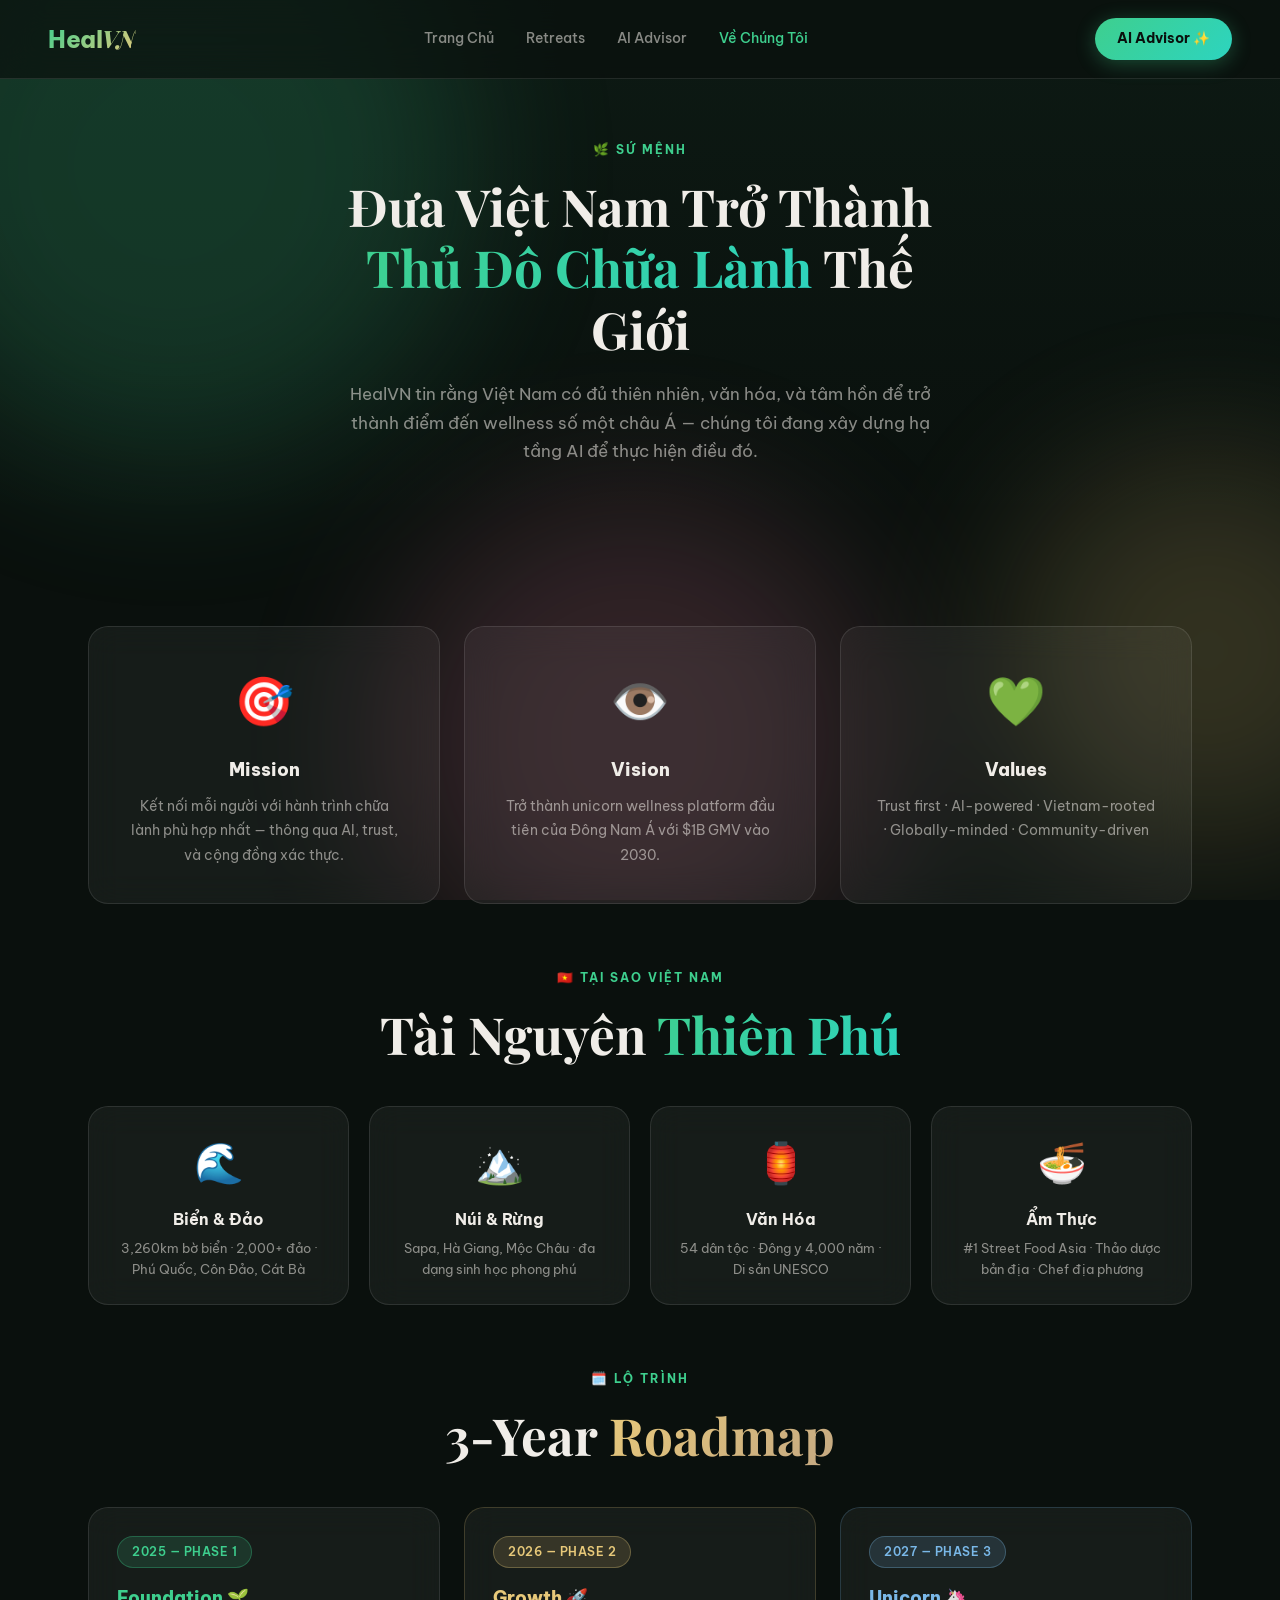
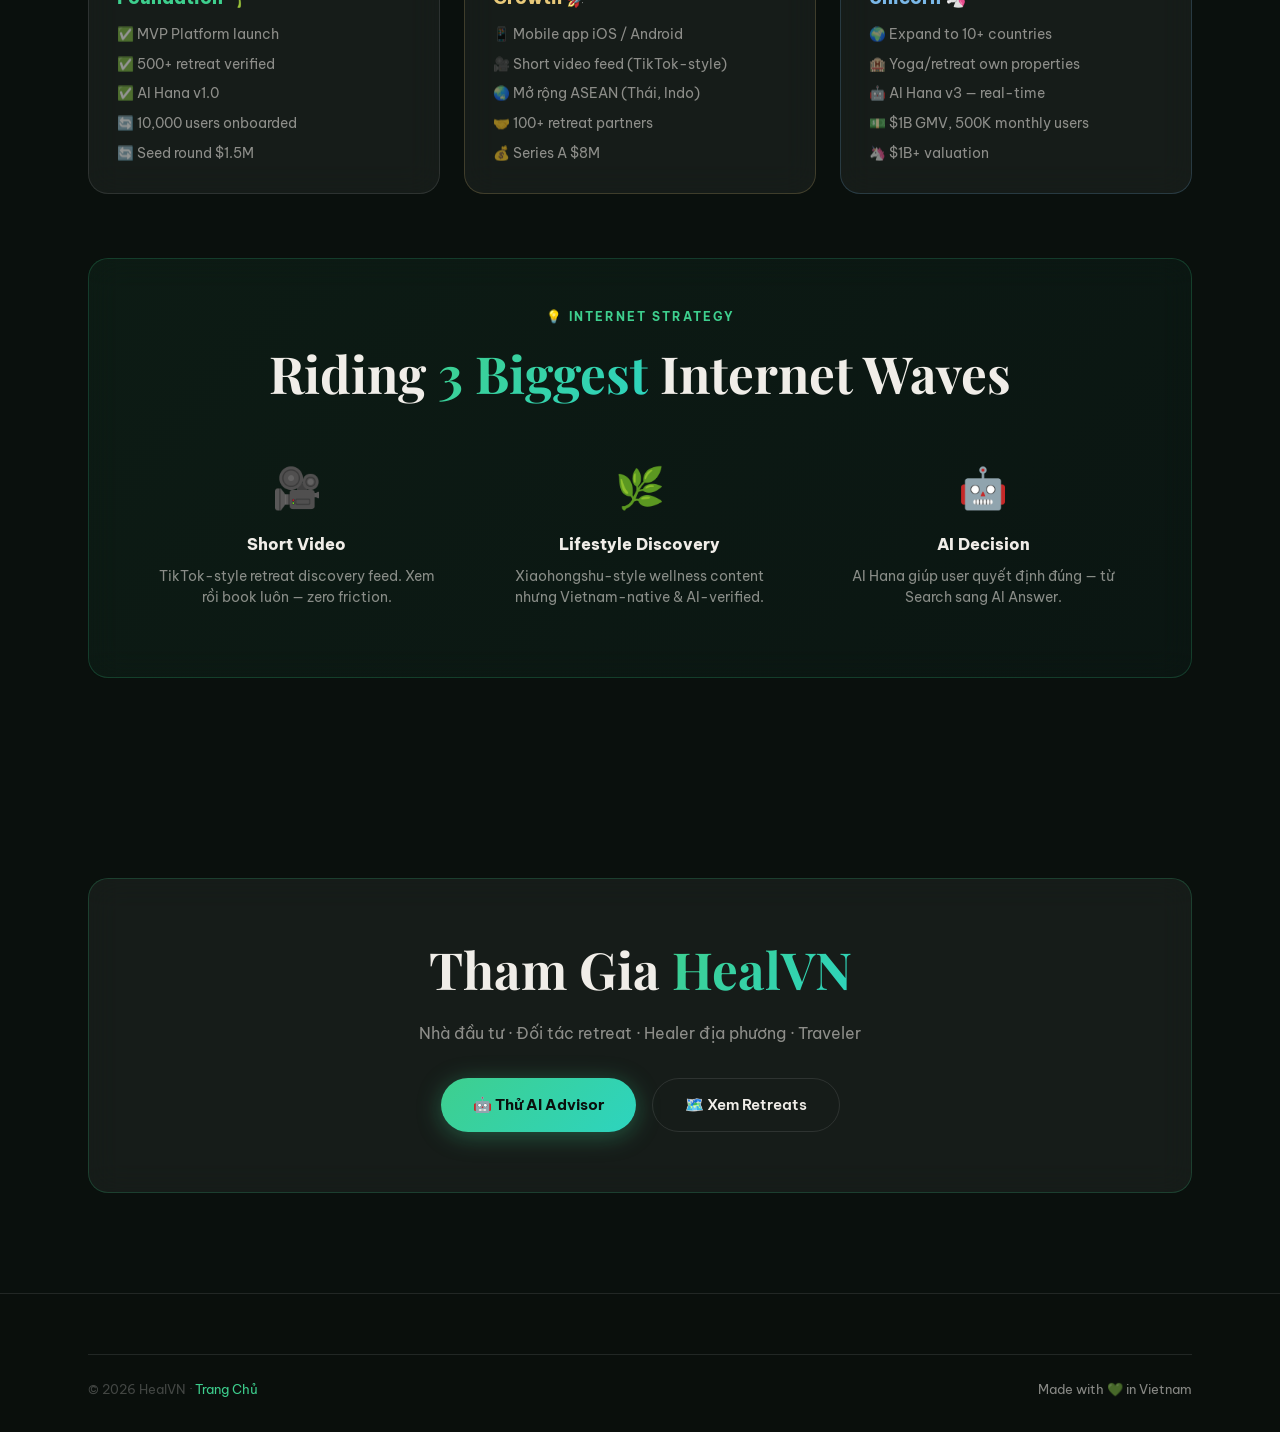
==== pages/about.html @ bb1964b4 "feat: pitch deck + OpenClaw AI integration + nature-first README - Add pages/pitch-deck.html — 10-sl" ====
<!DOCTYPE html>
<html lang="vi">
<head>
  <meta charset="UTF-8"/>
  <meta name="viewport" content="width=device-width, initial-scale=1.0"/>
  <title>Về Chúng Tôi — HealVN</title>
  <meta name="description" content="HealVN — mission, team, roadmap, và tầm nhìn xây dựng nền tảng du lịch chữa lành hàng đầu Việt Nam."/>
  <link rel="stylesheet" href="../css/style.css"/>
  <link rel="icon" href="data:image/svg+xml,<svg xmlns='http://www.w3.org/2000/svg' viewBox='0 0 100 100'><text y='.9em' font-size='90'>🌿</text></svg>"/>
</head>
<body>
<div class="bg-orbs"><span></span><span></span><span></span></div>

<nav>
  <a href="../index.html" class="nav-logo">Heal<span>VN</span></a>
  <div class="nav-links">
    <a href="../index.html">Trang Chủ</a>
    <a href="retreats.html">Retreats</a>
    <a href="ai-advisor.html">AI Advisor</a>
    <a href="about.html" style="color:var(--clr-jade)">Về Chúng Tôi</a>
  </div>
  <a href="ai-advisor.html" class="nav-cta">AI Advisor ✨</a>
  <button class="hamburger" id="hamburger">☰</button>
</nav>
<div class="mobile-menu" id="mobileMenu">
  <a href="../index.html">Trang Chủ</a>
  <a href="retreats.html">Retreats</a>
  <a href="ai-advisor.html">AI Advisor</a>
  <a href="about.html">Về Chúng Tôi</a>
</div>

<!-- HERO -->
<div class="page-hero">
  <div class="container fade-up" style="text-align:center;max-width:700px;margin:0 auto">
    <div class="section-label">🌿 Sứ Mệnh</div>
    <h1 class="section-title">Đưa Việt Nam Trở Thành <span class="grad-jade">Thủ Đô Chữa Lành</span> Thế Giới</h1>
    <p style="color:var(--clr-muted);font-size:1.05rem;line-height:1.7">HealVN tin rằng Việt Nam có đủ thiên nhiên, văn hóa, và tâm hồn để trở thành điểm đến wellness số một châu Á — chúng tôi đang xây dựng hạ tầng AI để thực hiện điều đó.</p>
  </div>
</div>

<!-- MISSION -->
<section>
  <div class="container">
    <div class="grid-3" style="margin-bottom:64px">
      <div class="glass fade-up" style="padding:36px;text-align:center">
        <div style="font-size:3rem;margin-bottom:16px">🎯</div>
        <div style="font-weight:800;font-size:1.1rem;margin-bottom:10px">Mission</div>
        <div style="color:var(--clr-muted);font-size:0.9rem;line-height:1.7">Kết nối mỗi người với hành trình chữa lành phù hợp nhất — thông qua AI, trust, và cộng đồng xác thực.</div>
      </div>
      <div class="glass fade-up" style="padding:36px;text-align:center;transition-delay:0.1s">
        <div style="font-size:3rem;margin-bottom:16px">👁️</div>
        <div style="font-weight:800;font-size:1.1rem;margin-bottom:10px">Vision</div>
        <div style="color:var(--clr-muted);font-size:0.9rem;line-height:1.7">Trở thành unicorn wellness platform đầu tiên của Đông Nam Á với $1B GMV vào 2030.</div>
      </div>
      <div class="glass fade-up" style="padding:36px;text-align:center;transition-delay:0.2s">
        <div style="font-size:3rem;margin-bottom:16px">💚</div>
        <div style="font-weight:800;font-size:1.1rem;margin-bottom:10px">Values</div>
        <div style="color:var(--clr-muted);font-size:0.9rem;line-height:1.7">Trust first · AI-powered · Vietnam-rooted · Globally-minded · Community-driven</div>
      </div>
    </div>

    <!-- Why Vietnam -->
    <div class="fade-up" style="margin-bottom:64px">
      <div style="text-align:center;margin-bottom:40px">
        <div class="section-label">🇻🇳 Tại Sao Việt Nam</div>
        <h2 class="section-title">Tài Nguyên <span class="grad-jade">Thiên Phú</span></h2>
      </div>
      <div class="grid-4">
        <div class="glass" style="padding:24px;text-align:center">
          <div style="font-size:2.5rem;margin-bottom:12px">🌊</div>
          <div style="font-weight:700;margin-bottom:6px">Biển & Đảo</div>
          <div style="font-size:0.82rem;color:var(--clr-muted)">3,260km bờ biển · 2,000+ đảo · Phú Quốc, Côn Đảo, Cát Bà</div>
        </div>
        <div class="glass" style="padding:24px;text-align:center">
          <div style="font-size:2.5rem;margin-bottom:12px">🏔️</div>
          <div style="font-weight:700;margin-bottom:6px">Núi & Rừng</div>
          <div style="font-size:0.82rem;color:var(--clr-muted)">Sapa, Hà Giang, Mộc Châu · đa dạng sinh học phong phú</div>
        </div>
        <div class="glass" style="padding:24px;text-align:center">
          <div style="font-size:2.5rem;margin-bottom:12px">🏮</div>
          <div style="font-weight:700;margin-bottom:6px">Văn Hóa</div>
          <div style="font-size:0.82rem;color:var(--clr-muted)">54 dân tộc · Đông y 4,000 năm · Di sản UNESCO</div>
        </div>
        <div class="glass" style="padding:24px;text-align:center">
          <div style="font-size:2.5rem;margin-bottom:12px">🍜</div>
          <div style="font-weight:700;margin-bottom:6px">Ẩm Thực</div>
          <div style="font-size:0.82rem;color:var(--clr-muted)">#1 Street Food Asia · Thảo dược bản địa · Chef địa phương</div>
        </div>
      </div>
    </div>

    <!-- Roadmap -->
    <div class="fade-up">
      <div style="text-align:center;margin-bottom:40px">
        <div class="section-label">🗓️ Lộ Trình</div>
        <h2 class="section-title">3-Year <span class="grad-gold">Roadmap</span></h2>
      </div>
      <div style="display:grid;grid-template-columns:1fr 1fr 1fr;gap:24px">
        <div class="glass" style="padding:28px">
          <div class="badge badge-jade" style="margin-bottom:16px">2025 — Phase 1</div>
          <div style="font-weight:800;font-size:1.1rem;margin-bottom:12px;color:var(--clr-jade)">Foundation 🌱</div>
          <ul style="list-style:none;display:flex;flex-direction:column;gap:8px">
            <li style="font-size:0.85rem;color:var(--clr-muted)">✅ MVP Platform launch</li>
            <li style="font-size:0.85rem;color:var(--clr-muted)">✅ 500+ retreat verified</li>
            <li style="font-size:0.85rem;color:var(--clr-muted)">✅ AI Hana v1.0</li>
            <li style="font-size:0.85rem;color:var(--clr-muted)">🔄 10,000 users onboarded</li>
            <li style="font-size:0.85rem;color:var(--clr-muted)">🔄 Seed round $1.5M</li>
          </ul>
        </div>
        <div class="glass" style="padding:28px;border-color:rgba(232,201,122,0.2)">
          <div class="badge badge-gold" style="margin-bottom:16px">2026 — Phase 2</div>
          <div style="font-weight:800;font-size:1.1rem;margin-bottom:12px;color:var(--clr-gold)">Growth 🚀</div>
          <ul style="list-style:none;display:flex;flex-direction:column;gap:8px">
            <li style="font-size:0.85rem;color:var(--clr-muted)">📱 Mobile app iOS / Android</li>
            <li style="font-size:0.85rem;color:var(--clr-muted)">🎥 Short video feed (TikTok-style)</li>
            <li style="font-size:0.85rem;color:var(--clr-muted)">🌏 Mở rộng ASEAN (Thái, Indo)</li>
            <li style="font-size:0.85rem;color:var(--clr-muted)">🤝 100+ retreat partners</li>
            <li style="font-size:0.85rem;color:var(--clr-muted)">💰 Series A $8M</li>
          </ul>
        </div>
        <div class="glass" style="padding:28px;border-color:rgba(122,184,232,0.2)">
          <div class="badge badge-sky" style="margin-bottom:16px">2027 — Phase 3</div>
          <div style="font-weight:800;font-size:1.1rem;margin-bottom:12px;color:var(--clr-sky)">Unicorn 🦄</div>
          <ul style="list-style:none;display:flex;flex-direction:column;gap:8px">
            <li style="font-size:0.85rem;color:var(--clr-muted)">🌍 Expand to 10+ countries</li>
            <li style="font-size:0.85rem;color:var(--clr-muted)">🏨 Yoga/retreat own properties</li>
            <li style="font-size:0.85rem;color:var(--clr-muted)">🤖 AI Hana v3 — real-time</li>
            <li style="font-size:0.85rem;color:var(--clr-muted)">💵 $1B GMV, 500K monthly users</li>
            <li style="font-size:0.85rem;color:var(--clr-muted)">🦄 $1B+ valuation</li>
          </ul>
        </div>
      </div>
    </div>

    <!-- Internet strategy callout -->
    <div class="fade-up" style="margin-top:64px">
      <div class="glass" style="padding:48px;background:linear-gradient(135deg,rgba(62,207,142,0.06),rgba(45,212,191,0.03));border-color:rgba(62,207,142,0.2)">
        <div style="text-align:center;margin-bottom:32px">
          <div class="section-label">💡 Internet Strategy</div>
          <h2 class="section-title">Riding <span class="grad-jade">3 Biggest</span> Internet Waves</h2>
        </div>
        <div class="grid-3">
          <div style="text-align:center;padding:20px">
            <div style="font-size:2.5rem;margin-bottom:12px">🎥</div>
            <div style="font-weight:800;margin-bottom:8px">Short Video</div>
            <div style="font-size:0.85rem;color:var(--clr-muted)">TikTok-style retreat discovery feed. Xem rồi book luôn — zero friction.</div>
          </div>
          <div style="text-align:center;padding:20px">
            <div style="font-size:2.5rem;margin-bottom:12px">🌿</div>
            <div style="font-weight:800;margin-bottom:8px">Lifestyle Discovery</div>
            <div style="font-size:0.85rem;color:var(--clr-muted)">Xiaohongshu-style wellness content nhưng Vietnam-native & AI-verified.</div>
          </div>
          <div style="text-align:center;padding:20px">
            <div style="font-size:2.5rem;margin-bottom:12px">🤖</div>
            <div style="font-weight:800;margin-bottom:8px">AI Decision</div>
            <div style="font-size:0.85rem;color:var(--clr-muted)">AI Hana giúp user quyết định đúng — từ Search sang AI Answer.</div>
          </div>
        </div>
      </div>
    </div>
  </div>
</section>

<!-- CTA -->
<section>
  <div class="container">
    <div class="glass fade-up" style="padding:60px;text-align:center;border-color:rgba(62,207,142,0.2)">
      <h2 class="section-title">Tham Gia <span class="grad-jade">HealVN</span></h2>
      <p style="color:var(--clr-muted);margin-bottom:32px">Nhà đầu tư · Đối tác retreat · Healer địa phương · Traveler</p>
      <div style="display:flex;gap:16px;justify-content:center;flex-wrap:wrap">
        <a href="ai-advisor.html" class="btn-primary">🤖 Thử AI Advisor</a>
        <a href="retreats.html" class="btn-outline">🗺️ Xem Retreats</a>
      </div>
    </div>
  </div>
</section>

<footer>
  <div class="container">
    <div class="footer-bottom" style="border-top:1px solid var(--clr-border);padding-top:24px">
      <div>© 2026 HealVN · <a href="../index.html" style="color:var(--clr-jade)">Trang Chủ</a></div>
      <div style="color:var(--clr-muted)">Made with 💚 in Vietnam</div>
    </div>
  </div>
</footer>

<script src="../js/main.js"></script>
</body>
</html>
---- css/style.css ----
/* ============================================================
   HealVN — Design System
   Dark Glassmorphism + Organic Wellness Palette
   ============================================================ */

@import url('https://fonts.googleapis.com/css2?family=Be+Vietnam+Pro:wght@300;400;500;600;700;800&family=Playfair+Display:ital,wght@0,400;0,700;1,400&display=swap');

/* ---------- Tokens ---------- */
:root {
  --clr-bg:        #0a100d;
  --clr-bg2:       #0f1a14;
  --clr-surface:   rgba(255,255,255,0.05);
  --clr-surface2:  rgba(255,255,255,0.08);
  --clr-border:    rgba(255,255,255,0.10);

  --clr-jade:      #3ecf8e;
  --clr-jade-dim:  #2a9e6a;
  --clr-gold:      #e8c97a;
  --clr-rose:      #e87a9f;
  --clr-sky:       #7ab8e8;
  --clr-earth:     #c4a882;

  --clr-text:      #f0ede8;
  --clr-muted:     rgba(240,237,232,0.55);
  --clr-faint:     rgba(240,237,232,0.25);

  --radius-sm: 12px;
  --radius-md: 20px;
  --radius-lg: 32px;
  --radius-xl: 48px;

  --glass: backdrop-filter: blur(16px);
  --shadow-glow: 0 0 40px rgba(62,207,142,0.15);
  --shadow-card: 0 8px 32px rgba(0,0,0,0.4);
  --transition: all 0.3s cubic-bezier(0.4, 0, 0.2, 1);
}

/* ---------- Reset ---------- */
*, *::before, *::after { box-sizing: border-box; margin: 0; padding: 0; }
html { scroll-behavior: smooth; font-size: 16px; }
body {
  font-family: 'Be Vietnam Pro', sans-serif;
  background-color: var(--clr-bg);
  color: var(--clr-text);
  line-height: 1.6;
  overflow-x: hidden;
}
a { text-decoration: none; color: inherit; }
img { max-width: 100%; display: block; }
button { cursor: pointer; border: none; outline: none; font-family: inherit; }

/* ---------- Scrollbar ---------- */
::-webkit-scrollbar { width: 6px; }
::-webkit-scrollbar-track { background: var(--clr-bg); }
::-webkit-scrollbar-thumb { background: var(--clr-jade-dim); border-radius: 3px; }

/* ---------- Background organisms ---------- */
.bg-orbs {
  position: fixed; inset: 0; z-index: 0; pointer-events: none; overflow: hidden;
}
.bg-orbs span {
  position: absolute; border-radius: 50%;
  filter: blur(80px); opacity: 0.18;
  animation: float 12s ease-in-out infinite;
}
.bg-orbs span:nth-child(1) { width: 600px; height: 600px; background: var(--clr-jade); top: -15%; left: -10%; animation-delay: 0s; }
.bg-orbs span:nth-child(2) { width: 400px; height: 400px; background: var(--clr-gold); top: 50%; right: -10%; animation-delay: -4s; }
.bg-orbs span:nth-child(3) { width: 500px; height: 500px; background: var(--clr-rose); bottom: -10%; left: 30%; animation-delay: -8s; }

@keyframes float {
  0%, 100% { transform: translateY(0px) scale(1); }
  50% { transform: translateY(-30px) scale(1.05); }
}

/* ---------- Nav ---------- */
nav {
  position: fixed; top: 0; left: 0; right: 0; z-index: 100;
  display: flex; align-items: center; justify-content: space-between;
  padding: 18px 48px;
  background: rgba(10,16,13,0.7);
  backdrop-filter: blur(20px);
  border-bottom: 1px solid var(--clr-border);
  transition: var(--transition);
}
.nav-logo {
  font-size: 1.5rem; font-weight: 800; letter-spacing: -0.5px;
  background: linear-gradient(135deg, var(--clr-jade), var(--clr-gold));
  -webkit-background-clip: text; -webkit-text-fill-color: transparent;
}
.nav-logo span { font-style: italic; font-family: 'Playfair Display', serif; }
.nav-links { display: flex; gap: 32px; align-items: center; }
.nav-links a {
  font-size: 0.9rem; font-weight: 500; color: var(--clr-muted);
  transition: var(--transition);
}
.nav-links a:hover { color: var(--clr-jade); }
.nav-cta {
  background: linear-gradient(135deg, var(--clr-jade), #2dd4bf);
  color: #0a100d; font-weight: 700; font-size: 0.85rem;
  padding: 10px 22px; border-radius: 50px;
  transition: var(--transition);
  box-shadow: 0 4px 20px rgba(62,207,142,0.3);
}
.nav-cta:hover { transform: translateY(-2px); box-shadow: 0 8px 30px rgba(62,207,142,0.4); }

/* ---------- Glass Card ---------- */
.glass {
  background: var(--clr-surface);
  border: 1px solid var(--clr-border);
  backdrop-filter: blur(16px);
  -webkit-backdrop-filter: blur(16px);
  border-radius: var(--radius-md);
}
.glass:hover {
  background: var(--clr-surface2);
  border-color: rgba(62,207,142,0.2);
  transform: translateY(-4px);
  box-shadow: var(--shadow-glow);
}
.glass { transition: var(--transition); }

/* ---------- Buttons ---------- */
.btn-primary {
  display: inline-flex; align-items: center; gap: 8px;
  background: linear-gradient(135deg, var(--clr-jade), #2dd4bf);
  color: #0a100d; font-weight: 700; font-size: 0.95rem;
  padding: 14px 32px; border-radius: 50px;
  transition: var(--transition);
  box-shadow: 0 4px 24px rgba(62,207,142,0.35);
}
.btn-primary:hover { transform: translateY(-3px); box-shadow: 0 8px 36px rgba(62,207,142,0.5); }

.btn-outline {
  display: inline-flex; align-items: center; gap: 8px;
  background: transparent;
  border: 1.5px solid var(--clr-border);
  color: var(--clr-text); font-weight: 600; font-size: 0.95rem;
  padding: 14px 32px; border-radius: 50px;
  transition: var(--transition);
}
.btn-outline:hover { border-color: var(--clr-jade); color: var(--clr-jade); background: rgba(62,207,142,0.05); }

/* ---------- Badge / Tag ---------- */
.badge {
  display: inline-flex; align-items: center; gap: 6px;
  font-size: 0.78rem; font-weight: 600; letter-spacing: 0.5px; text-transform: uppercase;
  padding: 5px 14px; border-radius: 50px;
}
.badge-jade { background: rgba(62,207,142,0.15); color: var(--clr-jade); border: 1px solid rgba(62,207,142,0.3); }
.badge-gold { background: rgba(232,201,122,0.15); color: var(--clr-gold); border: 1px solid rgba(232,201,122,0.3); }
.badge-rose { background: rgba(232,122,159,0.15); color: var(--clr-rose); border: 1px solid rgba(232,122,159,0.3); }
.badge-sky  { background: rgba(122,184,232,0.15); color: var(--clr-sky);  border: 1px solid rgba(122,184,232,0.3); }

/* ---------- Section ---------- */
section { position: relative; z-index: 1; padding: 100px 0; }
.container { max-width: 1200px; margin: 0 auto; padding: 0 48px; }
.section-label {
  font-size: 0.78rem; font-weight: 700; letter-spacing: 2px; text-transform: uppercase;
  color: var(--clr-jade); margin-bottom: 16px;
}
.section-title {
  font-family: 'Playfair Display', serif;
  font-size: clamp(2rem, 4vw, 3.2rem);
  font-weight: 700; line-height: 1.2;
  margin-bottom: 20px;
}
.section-sub {
  font-size: 1.05rem; color: var(--clr-muted);
  max-width: 560px; margin-bottom: 48px;
}

/* ---------- Gradient text ---------- */
.grad-jade { background: linear-gradient(135deg, var(--clr-jade), #2dd4bf); -webkit-background-clip: text; -webkit-text-fill-color: transparent; }
.grad-gold { background: linear-gradient(135deg, var(--clr-gold), var(--clr-earth)); -webkit-background-clip: text; -webkit-text-fill-color: transparent; }

/* ---------- Grid helpers ---------- */
.grid-2 { display: grid; grid-template-columns: 1fr 1fr; gap: 24px; }
.grid-3 { display: grid; grid-template-columns: repeat(3, 1fr); gap: 24px; }
.grid-4 { display: grid; grid-template-columns: repeat(4, 1fr); gap: 20px; }

/* ---------- Hero ---------- */
.hero {
  min-height: 100vh;
  display: flex; align-items: center;
  padding-top: 90px;
  position: relative; z-index: 1;
}
.hero-content { max-width: 680px; }
.hero-eyebrow {
  display: flex; align-items: center; gap: 12px; margin-bottom: 28px;
}
.hero-eyebrow-line { width: 32px; height: 1px; background: var(--clr-jade); }
.hero-eyebrow-text { font-size: 0.8rem; font-weight: 600; letter-spacing: 2px; text-transform: uppercase; color: var(--clr-jade); }

.hero h1 {
  font-family: 'Playfair Display', serif;
  font-size: clamp(2.8rem, 6vw, 5rem);
  font-weight: 700; line-height: 1.1;
  margin-bottom: 24px;
}
.hero-sub { font-size: 1.15rem; color: var(--clr-muted); margin-bottom: 40px; line-height: 1.7; max-width: 540px; }
.hero-actions { display: flex; gap: 16px; flex-wrap: wrap; margin-bottom: 64px; }
.hero-stats { display: flex; gap: 40px; }
.hero-stat-num { font-size: 1.8rem; font-weight: 800; }
.hero-stat-lbl { font-size: 0.8rem; color: var(--clr-muted); margin-top: 2px; }

/* ---------- Video Feed ---------- */
.feed-card {
  border-radius: var(--radius-md);
  overflow: hidden; cursor: pointer;
  background: var(--clr-surface);
  border: 1px solid var(--clr-border);
  transition: var(--transition);
}
.feed-card:hover { transform: translateY(-6px); box-shadow: 0 20px 50px rgba(0,0,0,0.5); }
.feed-thumb {
  width: 100%; aspect-ratio: 9/16;
  position: relative; overflow: hidden;
  background: linear-gradient(135deg, #1a2b20, #0d1f16);
}
.feed-thumb-inner { width: 100%; height: 100%; display: flex; align-items: center; justify-content: center; }
.feed-play-btn {
  width: 52px; height: 52px; border-radius: 50%;
  background: rgba(255,255,255,0.15);
  backdrop-filter: blur(8px);
  display: flex; align-items: center; justify-content: center;
  font-size: 1.4rem;
}
.feed-overlay {
  position: absolute; bottom: 0; left: 0; right: 0; padding: 16px;
  background: linear-gradient(to top, rgba(0,0,0,0.8), transparent);
}
.feed-info { padding: 14px; }
.feed-loc { font-size: 0.75rem; color: var(--clr-jade); font-weight: 600; margin-bottom: 4px; }
.feed-title { font-size: 0.9rem; font-weight: 600; }
.feed-meta { display: flex; gap: 12px; margin-top: 8px; font-size: 0.75rem; color: var(--clr-muted); }

/* ---------- Retreat Card ---------- */
.retreat-card {
  border-radius: var(--radius-md);
  overflow: hidden;
  background: var(--clr-surface);
  border: 1px solid var(--clr-border);
  transition: var(--transition);
  cursor: pointer;
}
.retreat-card:hover { transform: translateY(-6px); box-shadow: var(--shadow-glow); border-color: rgba(62,207,142,0.25); }
.retreat-thumb {
  aspect-ratio: 4/3; position: relative;
  display: flex; align-items: center; justify-content: center;
  font-size: 4rem;
}
.retreat-body { padding: 20px; }
.retreat-name { font-size: 1rem; font-weight: 700; margin-bottom: 6px; }
.retreat-loc { font-size: 0.8rem; color: var(--clr-muted); margin-bottom: 12px; }
.retreat-tags { display: flex; gap: 6px; flex-wrap: wrap; margin-bottom: 14px; }
.retreat-tag { font-size: 0.7rem; padding: 3px 10px; border-radius: 50px; background: rgba(62,207,142,0.1); color: var(--clr-jade); border: 1px solid rgba(62,207,142,0.2); }
.retreat-footer { display: flex; align-items: center; justify-content: space-between; }
.retreat-price { font-size: 1.1rem; font-weight: 800; }
.retreat-price span { font-size: 0.75rem; font-weight: 400; color: var(--clr-muted); }
.retreat-stars { color: var(--clr-gold); font-size: 0.8rem; }

/* ---------- AI Chat ---------- */
.ai-chat-wrap {
  background: var(--clr-surface);
  border: 1px solid var(--clr-border);
  border-radius: var(--radius-lg);
  overflow: hidden;
  height: 480px;
  display: flex; flex-direction: column;
}
.ai-chat-header {
  padding: 16px 20px;
  background: rgba(62,207,142,0.08);
  border-bottom: 1px solid var(--clr-border);
  display: flex; align-items: center; gap: 12px;
}
.ai-avatar {
  width: 40px; height: 40px; border-radius: 50%;
  background: linear-gradient(135deg, var(--clr-jade), #2dd4bf);
  display: flex; align-items: center; justify-content: center;
  font-size: 1.2rem; flex-shrink: 0;
}
.ai-status { font-size: 0.75rem; color: var(--clr-jade); }
.ai-messages { flex: 1; overflow-y: auto; padding: 20px; display: flex; flex-direction: column; gap: 14px; }
.msg { display: flex; gap: 10px; max-width: 85%; }
.msg.user { align-self: flex-end; flex-direction: row-reverse; }
.msg-bubble {
  padding: 12px 16px; border-radius: 18px;
  font-size: 0.88rem; line-height: 1.5;
}
.msg.bot .msg-bubble { background: var(--clr-surface2); border-radius: 4px 18px 18px 18px; }
.msg.user .msg-bubble { background: linear-gradient(135deg, var(--clr-jade), #2dd4bf); color: #0a100d; font-weight: 500; border-radius: 18px 4px 18px 18px; }
.ai-input-row {
  padding: 14px 16px;
  border-top: 1px solid var(--clr-border);
  display: flex; gap: 10px;
}
.ai-input {
  flex: 1; background: var(--clr-surface2); border: 1px solid var(--clr-border);
  border-radius: 50px; padding: 10px 18px;
  color: var(--clr-text); font-size: 0.88rem; font-family: inherit;
}
.ai-input:focus { outline: none; border-color: var(--clr-jade); }
.ai-send {
  width: 40px; height: 40px; border-radius: 50%;
  background: linear-gradient(135deg, var(--clr-jade), #2dd4bf);
  color: #0a100d; font-size: 1rem;
  display: flex; align-items: center; justify-content: center;
  flex-shrink: 0; transition: var(--transition);
}
.ai-send:hover { transform: scale(1.1); }

/* ---------- Typing indicator ---------- */
.typing-indicator { display: flex; gap: 4px; align-items: center; padding: 4px 0; }
.typing-indicator span { width: 7px; height: 7px; border-radius: 50%; background: var(--clr-jade); animation: typing 1.2s ease-in-out infinite; }
.typing-indicator span:nth-child(2) { animation-delay: 0.2s; }
.typing-indicator span:nth-child(3) { animation-delay: 0.4s; }
@keyframes typing { 0%, 100% { opacity: 0.3; transform: translateY(0); } 50% { opacity: 1; transform: translateY(-4px); } }

/* ---------- Pill nav ---------- */
.pill-nav { display: flex; gap: 8px; flex-wrap: wrap; margin-bottom: 32px; }
.pill-nav-item {
  padding: 8px 20px; border-radius: 50px; font-size: 0.85rem; font-weight: 600;
  border: 1.5px solid var(--clr-border); color: var(--clr-muted);
  cursor: pointer; transition: var(--transition);
}
.pill-nav-item:hover, .pill-nav-item.active {
  border-color: var(--clr-jade); color: var(--clr-jade);
  background: rgba(62,207,142,0.08);
}

/* ---------- Feature row ---------- */
.feature-icon-wrap {
  width: 56px; height: 56px; border-radius: var(--radius-sm);
  background: rgba(62,207,142,0.1);
  border: 1px solid rgba(62,207,142,0.2);
  display: flex; align-items: center; justify-content: center;
  font-size: 1.5rem; margin-bottom: 16px;
}

/* ---------- Testimonial ---------- */
.testimonial-card { padding: 28px; border-radius: var(--radius-md); }
.test-quote { font-size: 0.95rem; line-height: 1.7; color: var(--clr-muted); margin-bottom: 20px; font-style: italic; }
.test-author { display: flex; align-items: center; gap: 12px; }
.test-avatar { width: 44px; height: 44px; border-radius: 50%; display: flex; align-items: center; justify-content: center; font-size: 1.3rem; background: var(--clr-surface2); }
.test-name { font-weight: 700; font-size: 0.9rem; }
.test-loc { font-size: 0.78rem; color: var(--clr-muted); }

/* ---------- Footer ---------- */
footer {
  position: relative; z-index: 1;
  border-top: 1px solid var(--clr-border);
  padding: 60px 0 32px;
  background: rgba(10, 16, 13, 0.8);
}
.footer-top { display: grid; grid-template-columns: 2fr 1fr 1fr 1fr; gap: 40px; margin-bottom: 48px; }
.footer-brand-desc { font-size: 0.88rem; color: var(--clr-muted); margin-top: 12px; line-height: 1.7; max-width: 280px; }
.footer-col-title { font-size: 0.8rem; font-weight: 700; text-transform: uppercase; letter-spacing: 1px; color: var(--clr-jade); margin-bottom: 16px; }
.footer-links { display: flex; flex-direction: column; gap: 10px; }
.footer-links a { font-size: 0.88rem; color: var(--clr-muted); transition: var(--transition); }
.footer-links a:hover { color: var(--clr-jade); }
.footer-bottom { display: flex; justify-content: space-between; align-items: center; padding-top: 24px; border-top: 1px solid var(--clr-border); font-size: 0.82rem; color: var(--clr-faint); }

/* ---------- Page Hero (inner pages) ---------- */
.page-hero {
  padding: 140px 0 60px;
  background: linear-gradient(180deg, rgba(62,207,142,0.05) 0%, transparent 100%);
}

/* ---------- Filter bar ---------- */
.filter-bar {
  display: flex; gap: 20px; align-items: center;
  padding: 16px 24px;
  background: var(--clr-surface);
  border: 1px solid var(--clr-border);
  border-radius: var(--radius-md);
  margin-bottom: 32px;
  flex-wrap: wrap;
}
.filter-select {
  background: var(--clr-surface2); border: 1px solid var(--clr-border);
  color: var(--clr-text); font-family: inherit; font-size: 0.85rem;
  padding: 8px 14px; border-radius: 8px; cursor: pointer;
}
.filter-select:focus { outline: none; border-color: var(--clr-jade); }
.filter-search {
  flex: 1; min-width: 200px;
  background: var(--clr-surface2); border: 1px solid var(--clr-border);
  color: var(--clr-text); font-family: inherit; font-size: 0.88rem;
  padding: 8px 16px; border-radius: 8px;
}
.filter-search:focus { outline: none; border-color: var(--clr-jade); }

/* ---------- Stat box ---------- */
.stat-box { padding: 28px; text-align: center; }
.stat-box-num { font-size: 2.2rem; font-weight: 800; margin-bottom: 6px; }
.stat-box-lbl { font-size: 0.85rem; color: var(--clr-muted); }

/* ---------- Progress bar ---------- */
.progress-wrap { margin-bottom: 16px; }
.progress-label { font-size: 0.82rem; color: var(--clr-muted); margin-bottom: 6px; display: flex; justify-content: space-between; }
.progress-bar { height: 6px; background: var(--clr-surface2); border-radius: 3px; overflow: hidden; }
.progress-fill { height: 100%; border-radius: 3px; background: linear-gradient(90deg, var(--clr-jade), #2dd4bf); transition: width 1.2s cubic-bezier(0.4,0,0.2,1); }

/* ---------- Mobile Nav ---------- */
.hamburger { display: none; background: none; color: var(--clr-text); font-size: 1.4rem; }
.mobile-menu {
  display: none; flex-direction: column; gap: 12px;
  position: fixed; top: 70px; left: 0; right: 0;
  background: rgba(10,16,13,0.97);
  backdrop-filter: blur(20px);
  padding: 24px 24px;
  border-bottom: 1px solid var(--clr-border);
  z-index: 99;
}
.mobile-menu a { font-size: 1rem; color: var(--clr-muted); font-weight: 500; }
.mobile-menu.open { display: flex; }

/* ---------- Responsive ---------- */
@media (max-width: 1024px) {
  nav { padding: 18px 24px; }
  .container { padding: 0 24px; }
  .nav-links { gap: 20px; }
  .footer-top { grid-template-columns: 1fr 1fr; }
}
@media (max-width: 768px) {
  .nav-links, .nav-cta { display: none; }
  .hamburger { display: block; }
  .grid-2, .grid-3, .grid-4 { grid-template-columns: 1fr; }
  section { padding: 64px 0; }
  .hero h1 { font-size: 2.4rem; }
  .footer-top { grid-template-columns: 1fr; }
  .footer-bottom { flex-direction: column; gap: 8px; text-align: center; }
  .hero-stats { gap: 20px; flex-wrap: wrap; }
}

/* ---------- Animations ---------- */
.fade-up {
  opacity: 0; transform: translateY(24px);
  transition: opacity 0.6s ease, transform 0.6s ease;
}
.fade-up.visible { opacity: 1; transform: translateY(0); }

.scale-in {
  opacity: 0; transform: scale(0.95);
  transition: opacity 0.5s ease, transform 0.5s ease;
}
.scale-in.visible { opacity: 1; transform: scale(1); }
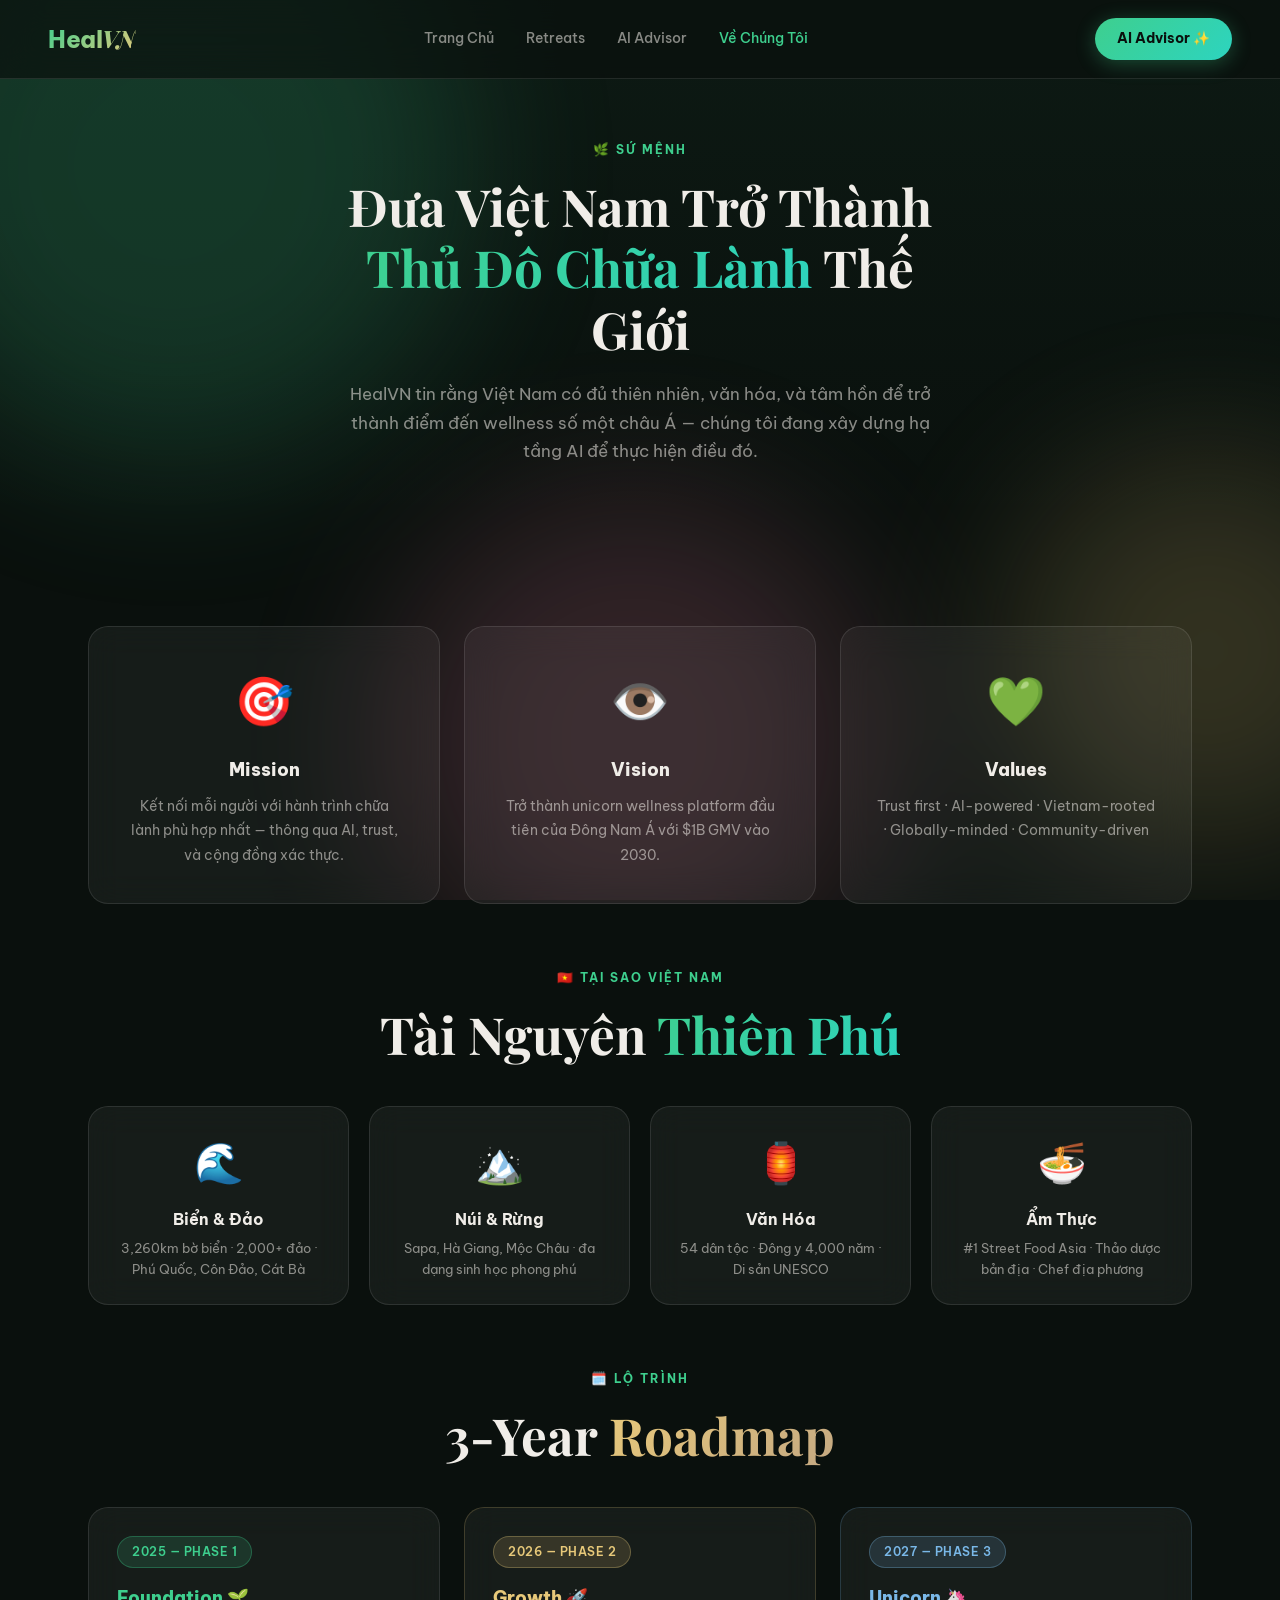
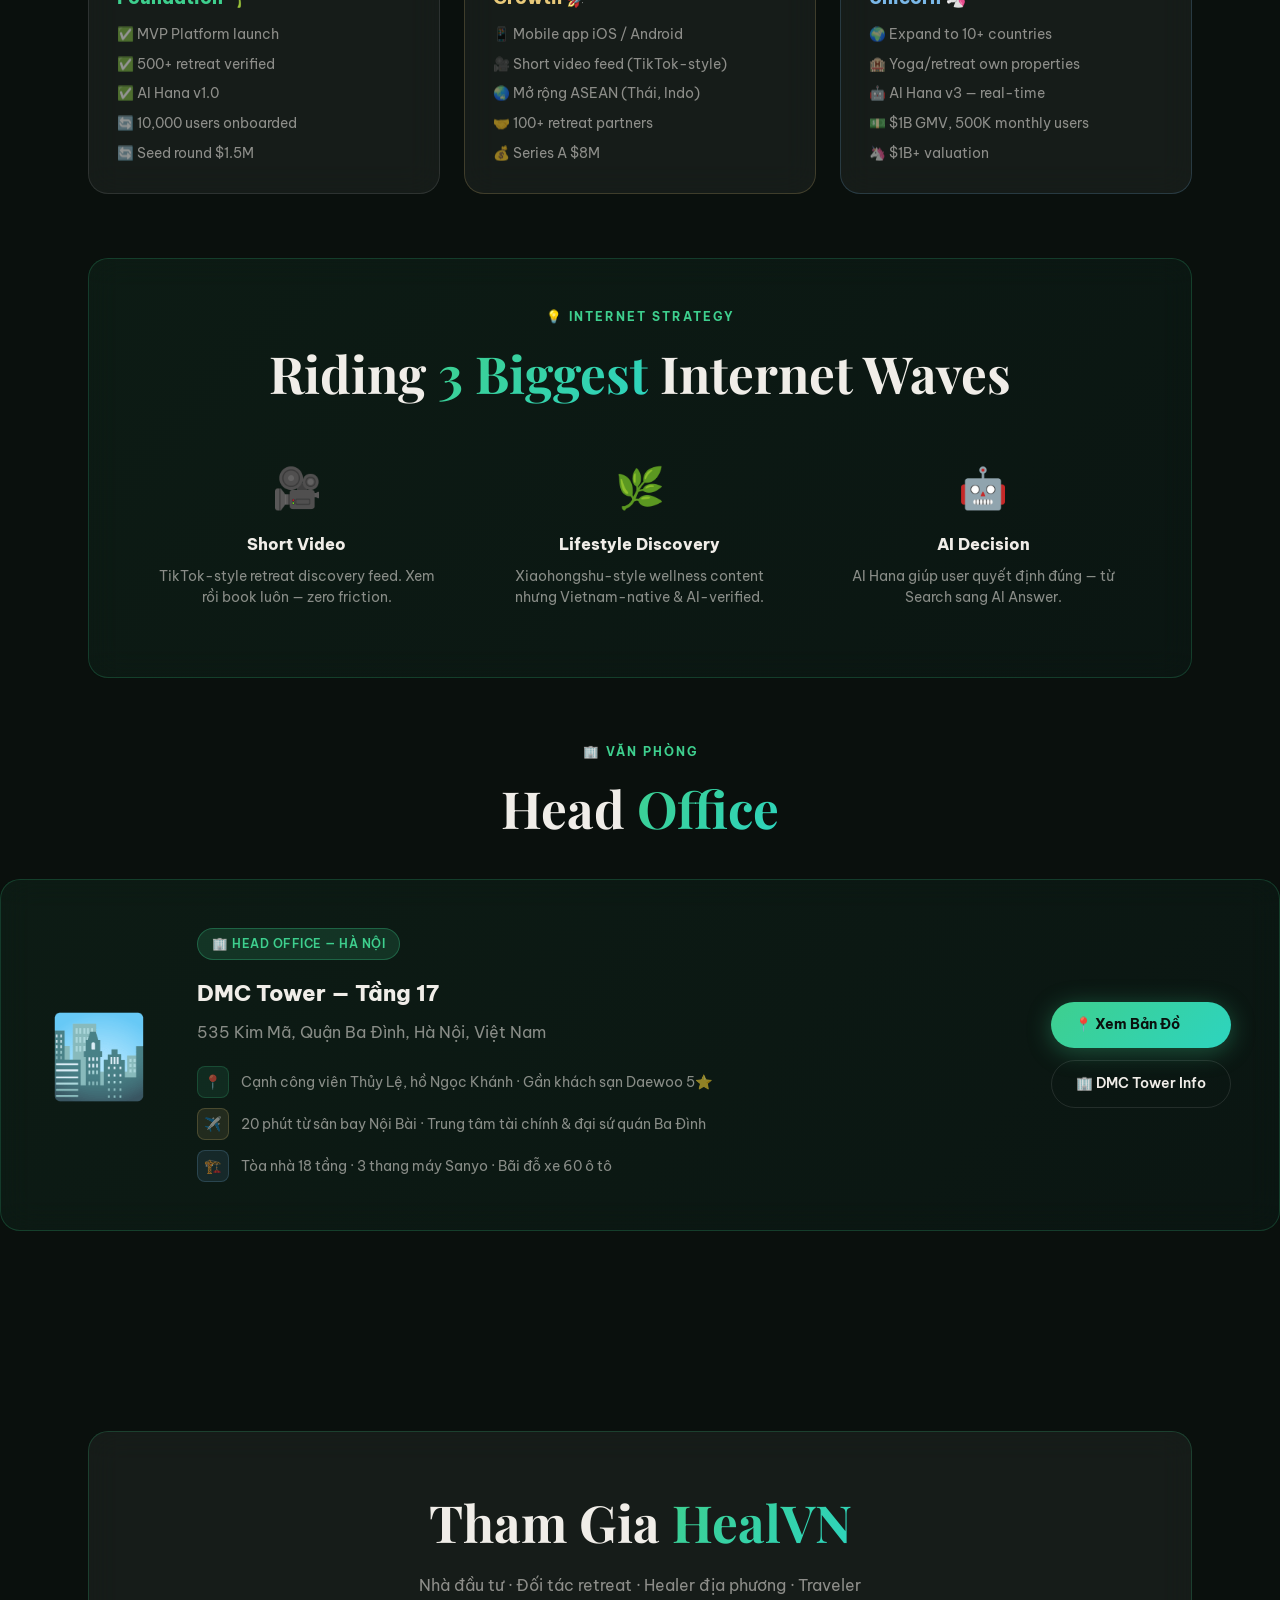
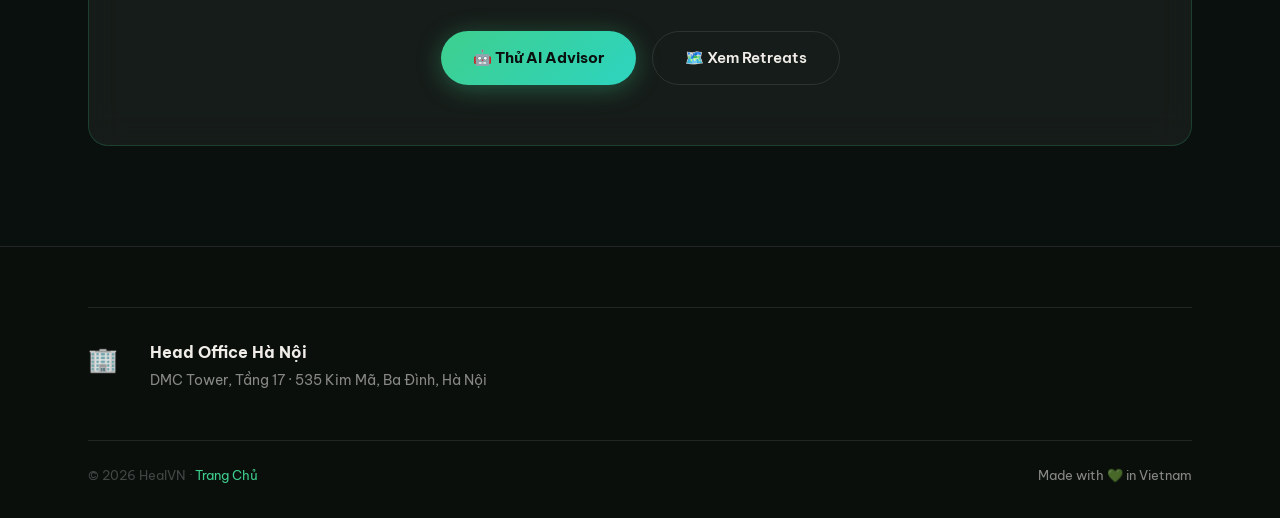
==== commit 9c922841: "feat: add Head Office info — DMC Tower, Floor 17, 535 Kim Ma, Ba Dinh, Hanoi" ====
--- a/pages/about.html
+++ b/pages/about.html
@@ -159,6 +159,41 @@
       </div>
     </div>
   </div>
+
+    <!-- HEAD OFFICE -->
+    <div class="fade-up" style="margin-top:64px">
+      <div style="text-align:center;margin-bottom:40px">
+        <div class="section-label">🏢 Văn Phòng</div>
+        <h2 class="section-title">Head <span class="grad-jade">Office</span></h2>
+      </div>
+      <div class="glass" style="padding:48px;display:flex;align-items:center;gap:48px;flex-wrap:wrap;background:linear-gradient(135deg,rgba(62,207,142,0.06),rgba(45,212,191,0.03));border-color:rgba(62,207,142,0.2)">
+        <div style="font-size:5rem;line-height:1">🏙️</div>
+        <div style="flex:1;min-width:260px">
+          <div class="badge badge-jade" style="margin-bottom:16px;display:inline-flex">🏢 Head Office — Hà Nội</div>
+          <div style="font-weight:800;font-size:1.4rem;margin-bottom:8px">DMC Tower — Tầng 17</div>
+          <div style="color:var(--clr-muted);font-size:1rem;margin-bottom:20px">535 Kim Mã, Quận Ba Đình, Hà Nội, Việt Nam</div>
+          <div style="display:flex;flex-direction:column;gap:10px">
+            <div style="display:flex;align-items:center;gap:12px;font-size:0.88rem;color:var(--clr-muted)">
+              <span style="width:32px;height:32px;border-radius:8px;background:rgba(62,207,142,0.1);border:1px solid rgba(62,207,142,0.2);display:flex;align-items:center;justify-content:center">📍</span>
+              <span>Cạnh công viên Thủy Lệ, hồ Ngọc Khánh · Gần khách sạn Daewoo 5⭐</span>
+            </div>
+            <div style="display:flex;align-items:center;gap:12px;font-size:0.88rem;color:var(--clr-muted)">
+              <span style="width:32px;height:32px;border-radius:8px;background:rgba(232,201,122,0.1);border:1px solid rgba(232,201,122,0.2);display:flex;align-items:center;justify-content:center">✈️</span>
+              <span>20 phút từ sân bay Nội Bài · Trung tâm tài chính & đại sứ quán Ba Đình</span>
+            </div>
+            <div style="display:flex;align-items:center;gap:12px;font-size:0.88rem;color:var(--clr-muted)">
+              <span style="width:32px;height:32px;border-radius:8px;background:rgba(122,184,232,0.1);border:1px solid rgba(122,184,232,0.2);display:flex;align-items:center;justify-content:center">🏗️</span>
+              <span>Tòa nhà 18 tầng · 3 thang máy Sanyo · Bãi đỗ xe 60 ô tô</span>
+            </div>
+          </div>
+        </div>
+        <div style="display:flex;flex-direction:column;gap:12px;min-width:180px">
+          <a href="https://maps.google.com/?q=535+Kim+Ma,+Ba+Dinh,+Hanoi" target="_blank" class="btn-primary" style="text-align:center;padding:12px 24px;font-size:0.85rem">📍 Xem Bản Đồ</a>
+          <a href="https://maisonoffice.vn/cho-thue-van-phong-ha-noi/quan-ba-dinh/dmc-tower/" target="_blank" class="btn-outline" style="text-align:center;padding:12px 24px;font-size:0.85rem">🏢 DMC Tower Info</a>
+        </div>
+      </div>
+    </div>
+  </div>
 </section>
 
 <!-- CTA -->
@@ -177,6 +212,13 @@
 
 <footer>
   <div class="container">
+    <div style="padding:32px 0;border-top:1px solid var(--clr-border);margin-bottom:16px;display:flex;align-items:flex-start;gap:32px;flex-wrap:wrap">
+      <div style="font-size:1.5rem">🏢</div>
+      <div>
+        <div style="font-weight:700;margin-bottom:4px">Head Office Hà Nội</div>
+        <div style="font-size:0.85rem;color:var(--clr-muted)">DMC Tower, Tầng 17 · 535 Kim Mã, Ba Đình, Hà Nội</div>
+      </div>
+    </div>
     <div class="footer-bottom" style="border-top:1px solid var(--clr-border);padding-top:24px">
       <div>© 2026 HealVN · <a href="../index.html" style="color:var(--clr-jade)">Trang Chủ</a></div>
       <div style="color:var(--clr-muted)">Made with 💚 in Vietnam</div>
